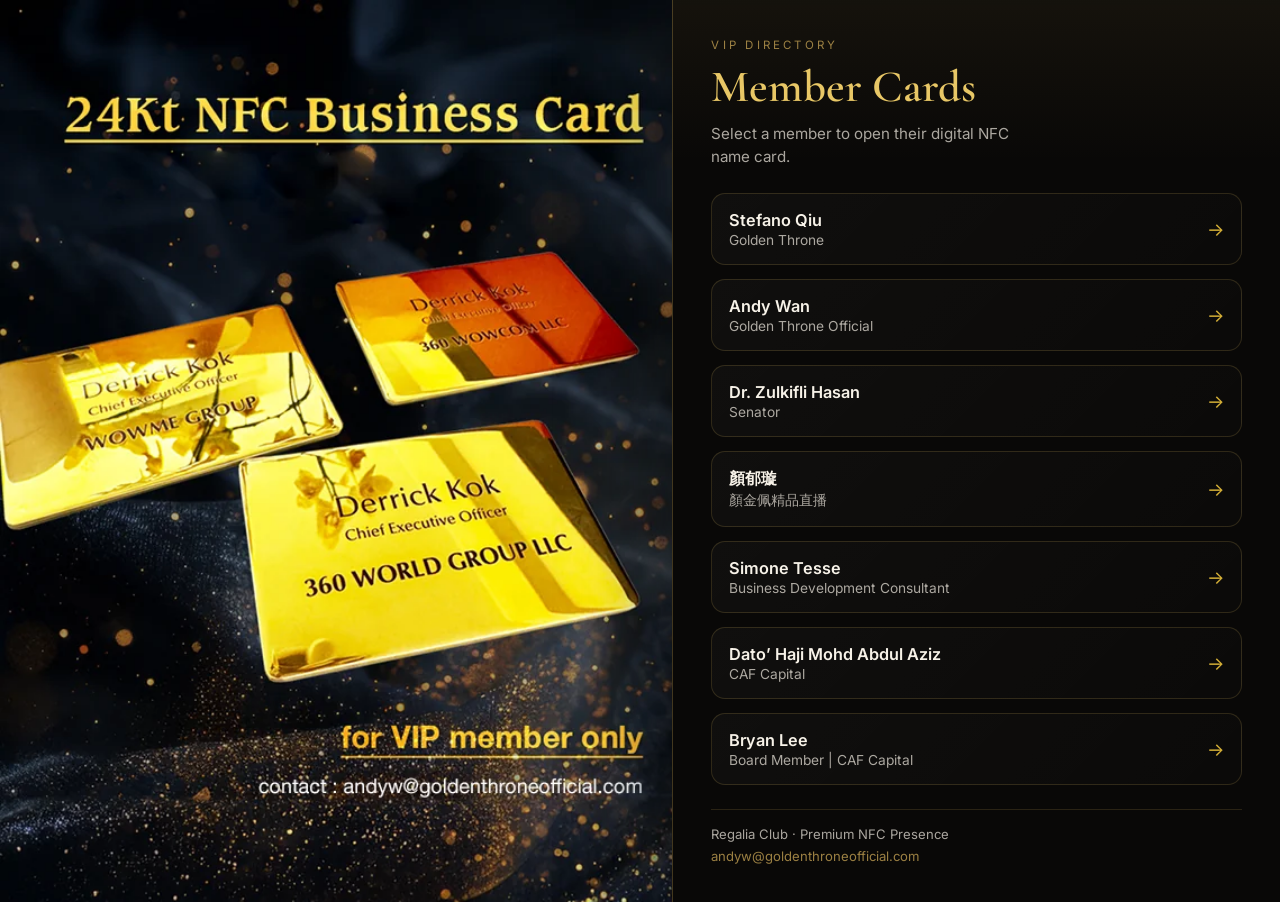
==== regaliaclub-landing/index.html @ a8e0608c "Add PSD-based Regalia Club landing page for regaliaclub.vip." ====
<!DOCTYPE html>
<html lang="en">
<head>
  <meta charset="UTF-8" />
  <meta name="viewport" content="width=device-width, initial-scale=1.0" />
  <meta name="description" content="Regalia Club — 24Kt NFC Business Cards for VIP members only." />
  <meta name="theme-color" content="#080808" />
  <title>Regalia Club | 24Kt NFC Business Card</title>
  <link rel="preconnect" href="https://fonts.googleapis.com" />
  <link rel="preconnect" href="https://fonts.gstatic.com" crossorigin />
  <link href="https://fonts.googleapis.com/css2?family=Cormorant+Garamond:ital,wght@0,500;0,600;0,700;1,500&family=Inter:wght@400;500;600&display=swap" rel="stylesheet" />
  <link rel="stylesheet" href="assets/landing/styles.css" />
</head>
<body>
  <h1 class="sr-only">Regalia Club — 24Kt NFC Business Card for VIP members</h1>
  <div class="page">
    <section class="hero" aria-label="Regalia Club hero">
      <picture class="hero__art">
        <source media="(min-width: 900px)" srcset="assets/landing/hero-desktop.webp" type="image/webp" />
        <source media="(min-width: 900px)" srcset="assets/landing/hero-desktop.jpg" />
        <source srcset="assets/landing/hero-mobile.webp" type="image/webp" />
        <img src="assets/landing/hero-mobile.jpg" alt="Regalia Club 24Kt NFC Business Card — for VIP member only. Contact andyw@goldenthroneofficial.com" width="1024" height="803" fetchpriority="high" />
      </picture>
      <a class="hero__contact-link" href="mailto:andyw@goldenthroneofficial.com" aria-label="Email andyw@goldenthroneofficial.com">contact : andyw@goldenthroneofficial.com</a>
    </section>

    <aside class="members" aria-label="VIP member directory">
      <div class="members__inner">
        <header class="members__header">
          <p class="members__label">VIP Directory</p>
          <h2 class="members__title">Member Cards</h2>
          <p class="members__subtitle">Select a member to open their digital NFC name card.</p>
        </header>

        <nav class="members__grid">
          <a class="member-card" href="stefano-qiu/">
            <span class="member-card__name">Stefano Qiu</span>
            <span class="member-card__role">Golden Throne</span>
            <span class="member-card__arrow" aria-hidden="true">→</span>
          </a>
          <a class="member-card" href="andy/">
            <span class="member-card__name">Andy Wan</span>
            <span class="member-card__role">Golden Throne Official</span>
            <span class="member-card__arrow" aria-hidden="true">→</span>
          </a>
          <a class="member-card" href="dr-zulkifli/">
            <span class="member-card__name">Dr. Zulkifli Hasan</span>
            <span class="member-card__role">Senator</span>
            <span class="member-card__arrow" aria-hidden="true">→</span>
          </a>
          <a class="member-card" href="yan-yuxuan/">
            <span class="member-card__name">顏郁璇</span>
            <span class="member-card__role">顏金佩精品直播</span>
            <span class="member-card__arrow" aria-hidden="true">→</span>
          </a>
          <a class="member-card" href="simone-tesse/">
            <span class="member-card__name">Simone Tesse</span>
            <span class="member-card__role">Business Development Consultant</span>
            <span class="member-card__arrow" aria-hidden="true">→</span>
          </a>
          <a class="member-card" href="abdul-aziz/">
            <span class="member-card__name">Dato’ Haji Mohd Abdul Aziz</span>
            <span class="member-card__role">CAF Capital</span>
            <span class="member-card__arrow" aria-hidden="true">→</span>
          </a>
          <a class="member-card" href="bryan-lee/">
            <span class="member-card__name">Bryan Lee</span>
            <span class="member-card__role">Board Member | CAF Capital</span>
            <span class="member-card__arrow" aria-hidden="true">→</span>
          </a>
        </nav>

        <footer class="members__footer">
          <p>Regalia Club · Premium NFC Presence</p>
          <a href="mailto:andyw@goldenthroneofficial.com">andyw@goldenthroneofficial.com</a>
        </footer>
      </div>
    </aside>
  </div>
</body>
</html>
---- regaliaclub-landing/assets/landing/styles.css ----
:root {
  --bg: #080808;
  --panel: rgba(18, 16, 14, 0.92);
  --panel-border: rgba(212, 175, 90, 0.28);
  --gold: #d4af37;
  --gold-light: #e8c766;
  --gold-muted: rgba(212, 175, 90, 0.72);
  --text: #f7f2e8;
  --text-muted: rgba(247, 242, 232, 0.68);
  --shadow: 0 24px 80px rgba(0, 0, 0, 0.55);
}

*, *::before, *::after { box-sizing: border-box; }

.sr-only {
  position: absolute;
  width: 1px;
  height: 1px;
  padding: 0;
  margin: -1px;
  overflow: hidden;
  clip: rect(0, 0, 0, 0);
  white-space: nowrap;
  border: 0;
}

html { scroll-behavior: smooth; }

body {
  margin: 0;
  min-height: 100vh;
  font-family: "Inter", system-ui, sans-serif;
  color: var(--text);
  background: var(--bg);
  -webkit-font-smoothing: antialiased;
}

.page {
  min-height: 100vh;
  display: grid;
  grid-template-columns: minmax(0, 1.05fr) minmax(320px, 0.95fr);
}

.hero {
  position: relative;
  min-height: 100vh;
  overflow: hidden;
  background:
    url("bg-texture.jpg") center / cover no-repeat,
    radial-gradient(circle at 20% 10%, rgba(212, 175, 90, 0.08), transparent 42%),
    #080808;
}

.hero__art {
  display: block;
  width: 100%;
  height: 100%;
  min-height: 100vh;
}

.hero__art img {
  width: 100%;
  height: 100%;
  min-height: 100vh;
  object-fit: cover;
  object-position: left center;
  display: block;
}

.hero__contact-link {
  position: absolute;
  left: clamp(1rem, 3.5vw, 2.2rem);
  bottom: clamp(0.8rem, 2.5vw, 1.35rem);
  color: transparent;
  font-size: clamp(0.72rem, 1.4vw, 0.92rem);
  text-decoration: none;
  user-select: none;
  /* Invisible hotspot aligned to PSD contact line */
  width: min(22rem, 72%);
  height: 1.4rem;
}

.hero__contact-link:focus-visible {
  outline: 2px solid var(--gold);
  outline-offset: 3px;
  color: var(--text);
  background: rgba(8, 8, 8, 0.72);
  border-radius: 4px;
  padding: 0.15rem 0.35rem;
}

.members {
  position: relative;
  background:
    linear-gradient(180deg, rgba(212, 175, 90, 0.06), transparent 18%),
    rgba(10, 9, 8, 0.98);
  border-left: 1px solid var(--panel-border);
  box-shadow: var(--shadow);
}

.members__inner {
  min-height: 100vh;
  display: flex;
  flex-direction: column;
  padding: clamp(1.25rem, 3vw, 2.5rem);
}

.members__header {
  margin-bottom: 1.5rem;
}

.members__label {
  margin: 0 0 0.5rem;
  font-size: 0.72rem;
  letter-spacing: 0.28em;
  text-transform: uppercase;
  color: var(--gold-muted);
}

.members__title {
  margin: 0 0 0.45rem;
  font-family: "Cormorant Garamond", Georgia, serif;
  font-size: clamp(2rem, 4vw, 2.8rem);
  font-weight: 600;
  color: var(--gold-light);
}

.members__subtitle {
  margin: 0;
  color: var(--text-muted);
  font-size: 0.95rem;
  line-height: 1.55;
  max-width: 34ch;
}

.members__grid {
  display: grid;
  gap: 0.85rem;
  flex: 1;
}

.member-card {
  display: grid;
  grid-template-columns: 1fr auto;
  gap: 0.15rem 1rem;
  align-items: center;
  padding: 1rem 1.05rem;
  border-radius: 14px;
  border: 1px solid rgba(212, 175, 90, 0.18);
  background: linear-gradient(135deg, rgba(255, 255, 255, 0.03), rgba(255, 255, 255, 0.01));
  color: inherit;
  text-decoration: none;
  transition: transform 0.18s ease, border-color 0.18s ease, background 0.18s ease;
}

.member-card:hover {
  transform: translateY(-2px);
  border-color: rgba(212, 175, 90, 0.55);
  background: linear-gradient(135deg, rgba(212, 175, 90, 0.1), rgba(255, 255, 255, 0.02));
}

.member-card__name {
  grid-column: 1;
  font-size: 1.02rem;
  font-weight: 600;
  color: var(--text);
}

.member-card__role {
  grid-column: 1;
  font-size: 0.86rem;
  color: var(--text-muted);
}

.member-card__arrow {
  grid-column: 2;
  grid-row: 1 / span 2;
  color: var(--gold);
  font-size: 1.15rem;
}

.members__footer {
  margin-top: 1.5rem;
  padding-top: 1rem;
  border-top: 1px solid rgba(212, 175, 90, 0.16);
  font-size: 0.82rem;
  color: var(--text-muted);
}

.members__footer p {
  margin: 0 0 0.35rem;
}

.members__footer a {
  color: var(--gold-muted);
  text-decoration: none;
}

.members__footer a:hover {
  color: var(--gold-light);
}

@media (max-width: 899px) {
  .page {
    grid-template-columns: 1fr;
  }

  .hero {
    min-height: auto;
  }

  .hero__art,
  .hero__art img {
    min-height: clamp(320px, 62vw, 520px);
  }

  .hero__contact-link {
    left: clamp(0.75rem, 4vw, 1.2rem);
    bottom: clamp(0.55rem, 2vw, 0.95rem);
    width: min(18rem, 88%);
  }

  .members {
    border-left: none;
    border-top: 1px solid var(--panel-border);
    box-shadow: none;
  }

  .members__inner {
    min-height: auto;
  }
}

@media (min-width: 900px) and (max-width: 1180px) {
  .page {
    grid-template-columns: 1fr 0.9fr;
  }
}

@media (prefers-reduced-motion: reduce) {
  html { scroll-behavior: auto; }
  .member-card { transition: none; }
}
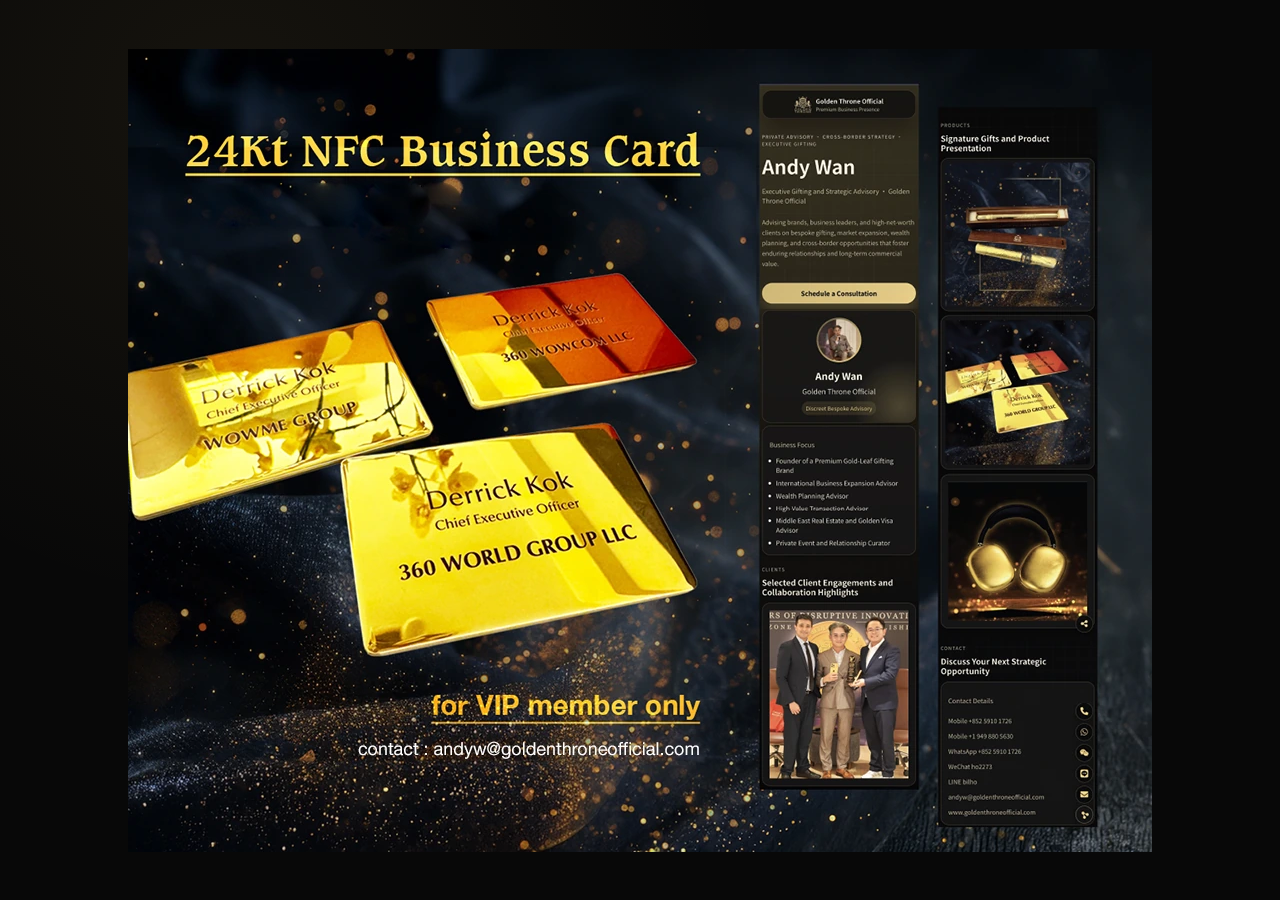
==== commit 6ca97d62: "Simplify regaliaclub landing to high-quality PSD artwork only." ====
--- a/regaliaclub-landing/index.html
+++ b/regaliaclub-landing/index.html
@@ -3,79 +3,34 @@
 <head>
   <meta charset="UTF-8" />
   <meta name="viewport" content="width=device-width, initial-scale=1.0" />
-  <meta name="description" content="Regalia Club — 24Kt NFC Business Cards for VIP members only." />
+  <meta name="description" content="Regalia Club — 24Kt NFC Business Card for VIP members only." />
   <meta name="theme-color" content="#080808" />
   <title>Regalia Club | 24Kt NFC Business Card</title>
-  <link rel="preconnect" href="https://fonts.googleapis.com" />
-  <link rel="preconnect" href="https://fonts.gstatic.com" crossorigin />
-  <link href="https://fonts.googleapis.com/css2?family=Cormorant+Garamond:ital,wght@0,500;0,600;0,700;1,500&family=Inter:wght@400;500;600&display=swap" rel="stylesheet" />
   <link rel="stylesheet" href="assets/landing/styles.css" />
 </head>
 <body>
-  <h1 class="sr-only">Regalia Club — 24Kt NFC Business Card for VIP members</h1>
-  <div class="page">
-    <section class="hero" aria-label="Regalia Club hero">
-      <picture class="hero__art">
-        <source media="(min-width: 900px)" srcset="assets/landing/hero-desktop.webp" type="image/webp" />
-        <source media="(min-width: 900px)" srcset="assets/landing/hero-desktop.jpg" />
-        <source srcset="assets/landing/hero-mobile.webp" type="image/webp" />
-        <img src="assets/landing/hero-mobile.jpg" alt="Regalia Club 24Kt NFC Business Card — for VIP member only. Contact andyw@goldenthroneofficial.com" width="1024" height="803" fetchpriority="high" />
-      </picture>
-      <a class="hero__contact-link" href="mailto:andyw@goldenthroneofficial.com" aria-label="Email andyw@goldenthroneofficial.com">contact : andyw@goldenthroneofficial.com</a>
-    </section>
-
-    <aside class="members" aria-label="VIP member directory">
-      <div class="members__inner">
-        <header class="members__header">
-          <p class="members__label">VIP Directory</p>
-          <h2 class="members__title">Member Cards</h2>
-          <p class="members__subtitle">Select a member to open their digital NFC name card.</p>
-        </header>
-
-        <nav class="members__grid">
-          <a class="member-card" href="stefano-qiu/">
-            <span class="member-card__name">Stefano Qiu</span>
-            <span class="member-card__role">Golden Throne</span>
-            <span class="member-card__arrow" aria-hidden="true">→</span>
-          </a>
-          <a class="member-card" href="andy/">
-            <span class="member-card__name">Andy Wan</span>
-            <span class="member-card__role">Golden Throne Official</span>
-            <span class="member-card__arrow" aria-hidden="true">→</span>
-          </a>
-          <a class="member-card" href="dr-zulkifli/">
-            <span class="member-card__name">Dr. Zulkifli Hasan</span>
-            <span class="member-card__role">Senator</span>
-            <span class="member-card__arrow" aria-hidden="true">→</span>
-          </a>
-          <a class="member-card" href="yan-yuxuan/">
-            <span class="member-card__name">顏郁璇</span>
-            <span class="member-card__role">顏金佩精品直播</span>
-            <span class="member-card__arrow" aria-hidden="true">→</span>
-          </a>
-          <a class="member-card" href="simone-tesse/">
-            <span class="member-card__name">Simone Tesse</span>
-            <span class="member-card__role">Business Development Consultant</span>
-            <span class="member-card__arrow" aria-hidden="true">→</span>
-          </a>
-          <a class="member-card" href="abdul-aziz/">
-            <span class="member-card__name">Dato’ Haji Mohd Abdul Aziz</span>
-            <span class="member-card__role">CAF Capital</span>
-            <span class="member-card__arrow" aria-hidden="true">→</span>
-          </a>
-          <a class="member-card" href="bryan-lee/">
-            <span class="member-card__name">Bryan Lee</span>
-            <span class="member-card__role">Board Member | CAF Capital</span>
-            <span class="member-card__arrow" aria-hidden="true">→</span>
-          </a>
-        </nav>
-
-        <footer class="members__footer">
-          <p>Regalia Club · Premium NFC Presence</p>
-          <a href="mailto:andyw@goldenthroneofficial.com">andyw@goldenthroneofficial.com</a>
-        </footer>
-      </div>
-    </aside>
-  </div>
+  <main class="landing" aria-label="Regalia Club VIP landing page">
+    <picture class="landing__picture">
+      <source
+        srcset="assets/landing/regaliaclub-hero.webp 1x, assets/landing/regaliaclub-hero@2x.webp 2x"
+        type="image/webp"
+      />
+      <img
+        class="landing__image"
+        src="assets/landing/regaliaclub-hero.jpg"
+        srcset="assets/landing/regaliaclub-hero.jpg 1x, assets/landing/regaliaclub-hero@2x.jpg 2x"
+        width="1024"
+        height="803"
+        alt="Regalia Club — 24Kt NFC Business Card for VIP member only. Contact andyw@goldenthroneofficial.com"
+        fetchpriority="high"
+        decoding="async"
+      />
+    </picture>
+    <a
+      class="landing__contact"
+      href="mailto:andyw@goldenthroneofficial.com"
+      aria-label="Email andyw@goldenthroneofficial.com"
+    >contact : andyw@goldenthroneofficial.com</a>
+  </main>
 </body>
 </html>
--- a/regaliaclub-landing/assets/landing/styles.css
+++ b/regaliaclub-landing/assets/landing/styles.css
@@ -1,243 +1,102 @@
-:root {
-  --bg: #080808;
-  --panel: rgba(18, 16, 14, 0.92);
-  --panel-border: rgba(212, 175, 90, 0.28);
-  --gold: #d4af37;
-  --gold-light: #e8c766;
-  --gold-muted: rgba(212, 175, 90, 0.72);
-  --text: #f7f2e8;
-  --text-muted: rgba(247, 242, 232, 0.68);
-  --shadow: 0 24px 80px rgba(0, 0, 0, 0.55);
+*, *::before, *::after {
+  box-sizing: border-box;
 }
 
-*, *::before, *::after { box-sizing: border-box; }
-
-.sr-only {
-  position: absolute;
-  width: 1px;
-  height: 1px;
+html, body {
+  margin: 0;
   padding: 0;
-  margin: -1px;
-  overflow: hidden;
-  clip: rect(0, 0, 0, 0);
-  white-space: nowrap;
-  border: 0;
+  width: 100%;
+  min-height: 100%;
+  background: #080808;
 }
 
-html { scroll-behavior: smooth; }
-
 body {
-  margin: 0;
-  min-height: 100vh;
-  font-family: "Inter", system-ui, sans-serif;
-  color: var(--text);
-  background: var(--bg);
   -webkit-font-smoothing: antialiased;
+  -moz-osx-font-smoothing: grayscale;
 }
 
-.page {
+.landing {
+  position: relative;
+  width: 100%;
   min-height: 100vh;
-  display: grid;
-  grid-template-columns: minmax(0, 1.05fr) minmax(320px, 0.95fr);
-}
-
-.hero {
-  position: relative;
-  min-height: 100vh;
+  min-height: 100dvh;
+  display: flex;
+  align-items: center;
+  justify-content: center;
   overflow: hidden;
   background:
-    url("bg-texture.jpg") center / cover no-repeat,
-    radial-gradient(circle at 20% 10%, rgba(212, 175, 90, 0.08), transparent 42%),
+    radial-gradient(circle at 18% 12%, rgba(212, 175, 90, 0.07), transparent 38%),
     #080808;
 }
 
-.hero__art {
+.landing__picture {
+  display: block;
+  width: min(100%, 1024px);
+  margin: 0 auto;
+}
+
+.landing__image {
   display: block;
   width: 100%;
-  height: 100%;
-  min-height: 100vh;
+  height: auto;
+  max-height: 100dvh;
+  object-fit: contain;
+  object-position: center;
+  user-select: none;
+  -webkit-user-drag: none;
 }
 
-.hero__art img {
-  width: 100%;
-  height: 100%;
-  min-height: 100vh;
-  object-fit: cover;
-  object-position: left center;
-  display: block;
+.landing__contact {
+  position: absolute;
+  left: 50%;
+  bottom: clamp(3.5%, 4.5vw, 6.2%);
+  transform: translateX(-50%);
+  width: min(52%, 22rem);
+  height: clamp(1rem, 2.2vw, 1.25rem);
+  color: transparent;
+  font-size: clamp(0.68rem, 1.35vw, 0.92rem);
+  text-decoration: none;
+  user-select: none;
 }
 
-.hero__contact-link {
-  position: absolute;
-  left: clamp(1rem, 3.5vw, 2.2rem);
-  bottom: clamp(0.8rem, 2.5vw, 1.35rem);
-  color: transparent;
-  font-size: clamp(0.72rem, 1.4vw, 0.92rem);
-  text-decoration: none;
-  user-select: none;
-  /* Invisible hotspot aligned to PSD contact line */
-  width: min(22rem, 72%);
-  height: 1.4rem;
+.landing__contact:focus-visible {
+  color: rgba(247, 242, 232, 0.92);
+  outline: 2px solid #d4af37;
+  outline-offset: 4px;
+  border-radius: 4px;
+  background: rgba(8, 8, 8, 0.78);
+  padding: 0.15rem 0.4rem;
 }
 
-.hero__contact-link:focus-visible {
-  outline: 2px solid var(--gold);
-  outline-offset: 3px;
-  color: var(--text);
-  background: rgba(8, 8, 8, 0.72);
-  border-radius: 4px;
-  padding: 0.15rem 0.35rem;
-}
-
-.members {
-  position: relative;
-  background:
-    linear-gradient(180deg, rgba(212, 175, 90, 0.06), transparent 18%),
-    rgba(10, 9, 8, 0.98);
-  border-left: 1px solid var(--panel-border);
-  box-shadow: var(--shadow);
-}
-
-.members__inner {
-  min-height: 100vh;
-  display: flex;
-  flex-direction: column;
-  padding: clamp(1.25rem, 3vw, 2.5rem);
-}
-
-.members__header {
-  margin-bottom: 1.5rem;
-}
-
-.members__label {
-  margin: 0 0 0.5rem;
-  font-size: 0.72rem;
-  letter-spacing: 0.28em;
-  text-transform: uppercase;
-  color: var(--gold-muted);
-}
-
-.members__title {
-  margin: 0 0 0.45rem;
-  font-family: "Cormorant Garamond", Georgia, serif;
-  font-size: clamp(2rem, 4vw, 2.8rem);
-  font-weight: 600;
-  color: var(--gold-light);
-}
-
-.members__subtitle {
-  margin: 0;
-  color: var(--text-muted);
-  font-size: 0.95rem;
-  line-height: 1.55;
-  max-width: 34ch;
-}
-
-.members__grid {
-  display: grid;
-  gap: 0.85rem;
-  flex: 1;
-}
-
-.member-card {
-  display: grid;
-  grid-template-columns: 1fr auto;
-  gap: 0.15rem 1rem;
-  align-items: center;
-  padding: 1rem 1.05rem;
-  border-radius: 14px;
-  border: 1px solid rgba(212, 175, 90, 0.18);
-  background: linear-gradient(135deg, rgba(255, 255, 255, 0.03), rgba(255, 255, 255, 0.01));
-  color: inherit;
-  text-decoration: none;
-  transition: transform 0.18s ease, border-color 0.18s ease, background 0.18s ease;
-}
-
-.member-card:hover {
-  transform: translateY(-2px);
-  border-color: rgba(212, 175, 90, 0.55);
-  background: linear-gradient(135deg, rgba(212, 175, 90, 0.1), rgba(255, 255, 255, 0.02));
-}
-
-.member-card__name {
-  grid-column: 1;
-  font-size: 1.02rem;
-  font-weight: 600;
-  color: var(--text);
-}
-
-.member-card__role {
-  grid-column: 1;
-  font-size: 0.86rem;
-  color: var(--text-muted);
-}
-
-.member-card__arrow {
-  grid-column: 2;
-  grid-row: 1 / span 2;
-  color: var(--gold);
-  font-size: 1.15rem;
-}
-
-.members__footer {
-  margin-top: 1.5rem;
-  padding-top: 1rem;
-  border-top: 1px solid rgba(212, 175, 90, 0.16);
-  font-size: 0.82rem;
-  color: var(--text-muted);
-}
-
-.members__footer p {
-  margin: 0 0 0.35rem;
-}
-
-.members__footer a {
-  color: var(--gold-muted);
-  text-decoration: none;
-}
-
-.members__footer a:hover {
-  color: var(--gold-light);
-}
-
-@media (max-width: 899px) {
-  .page {
-    grid-template-columns: 1fr;
+@media (max-width: 640px) {
+  .landing {
+    align-items: flex-start;
   }
 
-  .hero {
-    min-height: auto;
+  .landing__picture {
+    width: 100%;
   }
 
-  .hero__art,
-  .hero__art img {
-    min-height: clamp(320px, 62vw, 520px);
+  .landing__image {
+    max-height: none;
   }
 
-  .hero__contact-link {
-    left: clamp(0.75rem, 4vw, 1.2rem);
-    bottom: clamp(0.55rem, 2vw, 0.95rem);
-    width: min(18rem, 88%);
-  }
-
-  .members {
-    border-left: none;
-    border-top: 1px solid var(--panel-border);
-    box-shadow: none;
-  }
-
-  .members__inner {
-    min-height: auto;
+  .landing__contact {
+    left: clamp(1rem, 5vw, 1.5rem);
+    bottom: clamp(0.65rem, 2.8vw, 1rem);
+    transform: none;
+    width: min(78%, 18rem);
   }
 }
 
-@media (min-width: 900px) and (max-width: 1180px) {
-  .page {
-    grid-template-columns: 1fr 0.9fr;
+@media (min-width: 1025px) {
+  .landing__picture {
+    width: 1024px;
   }
 }
 
 @media (prefers-reduced-motion: reduce) {
-  html { scroll-behavior: auto; }
-  .member-card { transition: none; }
+  .landing__image {
+    transition: none;
+  }
 }
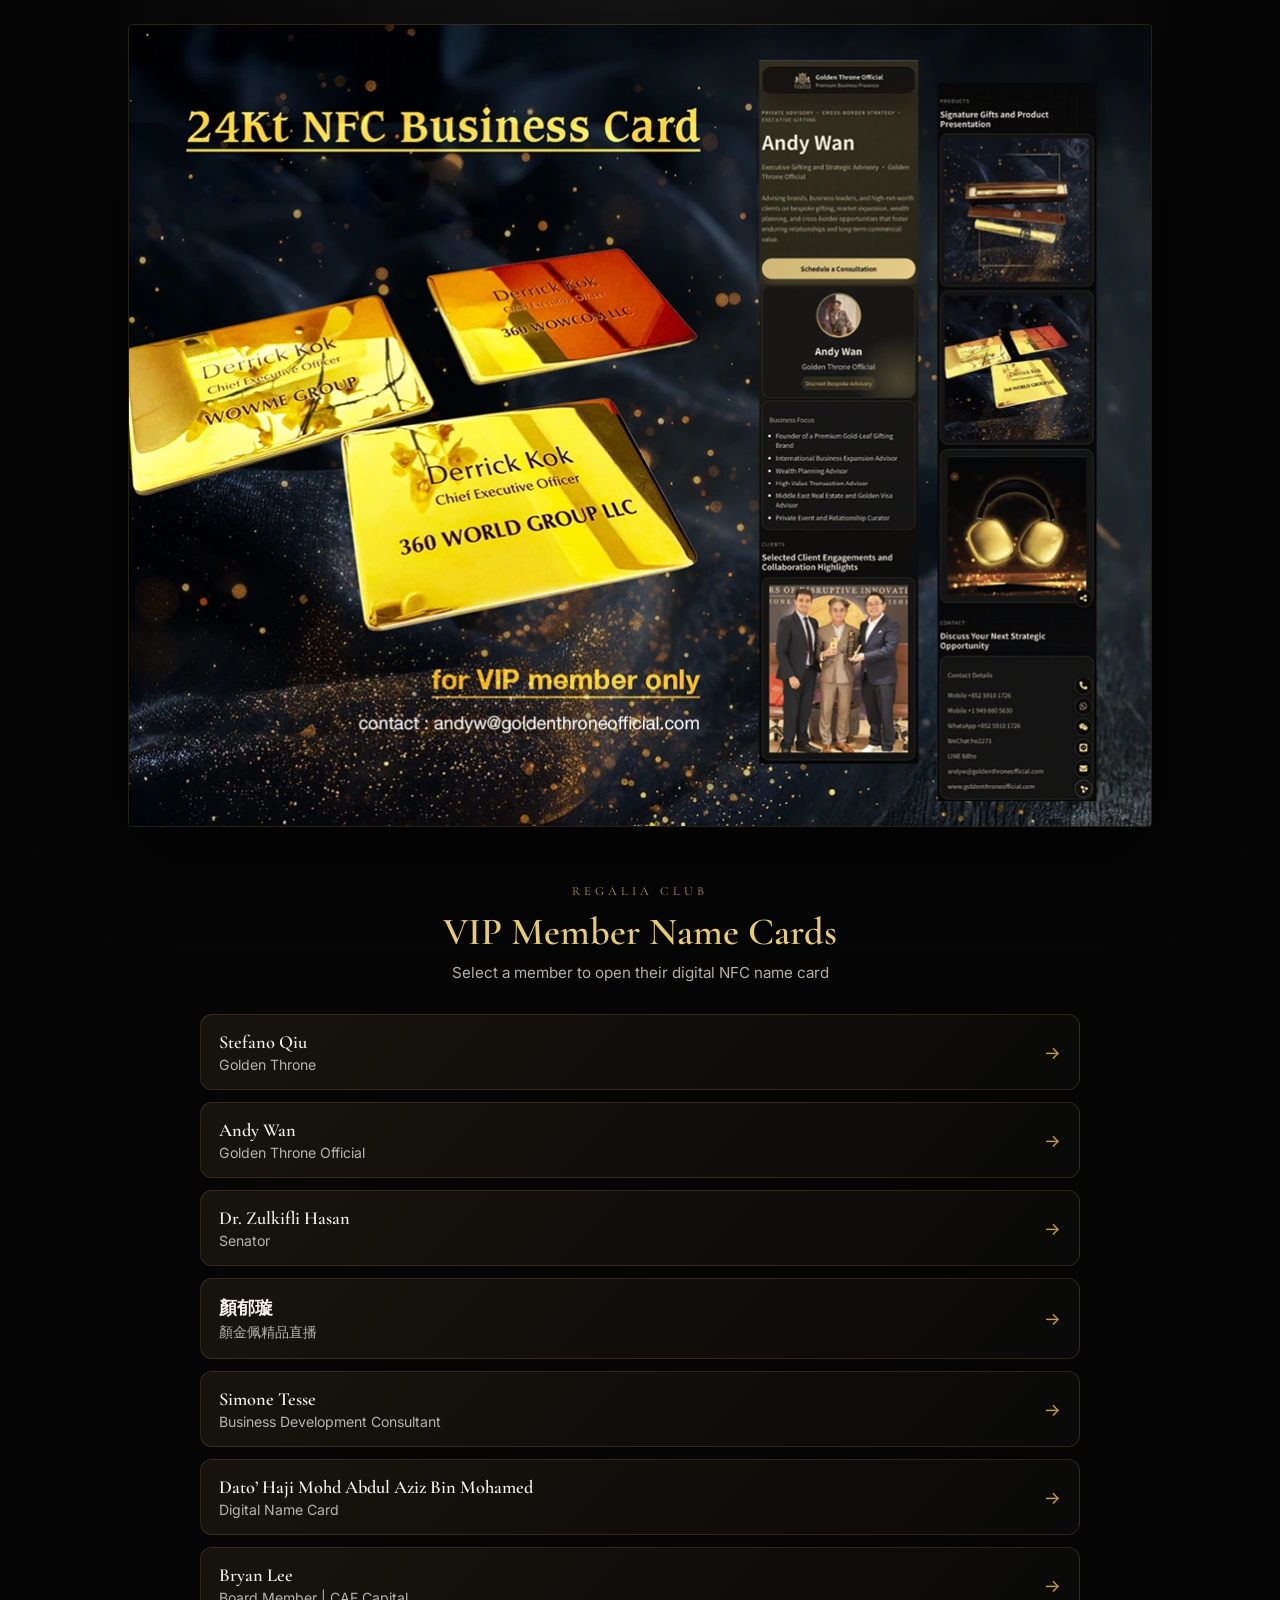
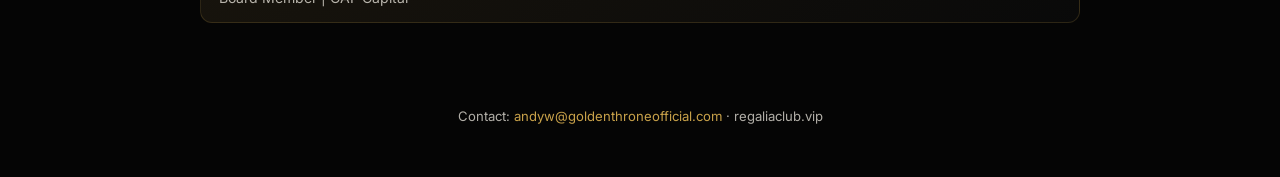
==== commit ee76e659: "Replace Regalia Club landing with PSD-accurate VIP mockup and member directory." ====
--- a/regaliaclub-landing/index.html
+++ b/regaliaclub-landing/index.html
@@ -3,34 +3,422 @@
 <head>
   <meta charset="UTF-8" />
   <meta name="viewport" content="width=device-width, initial-scale=1.0" />
-  <meta name="description" content="Regalia Club — 24Kt NFC Business Card for VIP members only." />
-  <meta name="theme-color" content="#080808" />
-  <title>Regalia Club | 24Kt NFC Business Card</title>
-  <link rel="stylesheet" href="assets/landing/styles.css" />
+  <meta name="description" content="Regalia Club — 24Kt NFC Business Cards for VIP members only." />
+  <meta name="theme-color" content="#050505" />
+  <title>Regalia Club — 24Kt NFC Business Card | VIP Members</title>
+  <link rel="preconnect" href="https://fonts.googleapis.com" />
+  <link rel="preconnect" href="https://fonts.gstatic.com" crossorigin />
+  <link href="https://fonts.googleapis.com/css2?family=Cormorant+Garamond:wght@500;600;700&family=Inter:wght@400;500&display=swap" rel="stylesheet" />
+  <style>
+    :root {
+      --bg: #050505;
+      --gold: #c9a24a;
+      --gold-light: #e8cc7a;
+      --gold-muted: rgba(201, 162, 74, 0.55);
+      --text: #f5f1e8;
+      --text-muted: rgba(245, 241, 232, 0.72);
+      --panel-border: rgba(201, 162, 74, 0.18);
+      --mockup-ratio: 803 / 1024;
+      --vip-ratio: 803 / 387;
+      --mobile1-ratio: 803 / 305;
+      --mobile2-ratio: 803 / 332;
+    }
+
+    *, *::before, *::after { box-sizing: border-box; }
+
+    html, body {
+      margin: 0;
+      padding: 0;
+      background: var(--bg);
+      color: var(--text);
+      font-family: Inter, "Segoe UI", sans-serif;
+      -webkit-font-smoothing: antialiased;
+    }
+
+    img {
+      display: block;
+      width: 100%;
+      height: auto;
+    }
+
+    .page {
+      min-height: 100vh;
+    }
+
+    /* ── PSD mockup section ── */
+    .hero {
+      background: radial-gradient(circle at 50% 0%, #151515 0%, var(--bg) 55%);
+      padding: 0;
+    }
+
+    .mockup-desktop {
+      display: none;
+      max-width: 1280px;
+      margin: 0 auto;
+      padding: 24px 20px 0;
+    }
+
+    .mockup-frame {
+      position: relative;
+      width: 100%;
+      max-width: 1024px;
+      margin: 0 auto;
+      aspect-ratio: 1024 / 803;
+      border: 1px solid var(--panel-border);
+      border-radius: 4px;
+      overflow: hidden;
+      box-shadow: 0 24px 80px rgba(0, 0, 0, 0.55);
+    }
+
+    .mockup-frame picture,
+    .mockup-frame img {
+      width: 100%;
+      height: 100%;
+      object-fit: cover;
+    }
+
+    .mockup-mobile {
+      display: flex;
+      flex-direction: column;
+      gap: 0;
+      max-width: 480px;
+      margin: 0 auto;
+    }
+
+    .mockup-mobile .panel {
+      position: relative;
+      width: 100%;
+      overflow: hidden;
+      border-bottom: 1px solid rgba(255, 255, 255, 0.04);
+    }
+
+    .mockup-mobile .panel:last-child {
+      border-bottom: none;
+    }
+
+    .mockup-mobile .panel-vip {
+      aspect-ratio: 387 / 803;
+    }
+
+    .mockup-mobile .panel-mobile-1,
+    .mockup-mobile .panel-mobile-2 {
+      cursor: pointer;
+      transition: filter 0.2s ease;
+    }
+
+    .mockup-mobile .panel-mobile-1:hover,
+    .mockup-mobile .panel-mobile-2:hover {
+      filter: brightness(1.04);
+    }
+
+    .hotspot {
+      position: absolute;
+      z-index: 5;
+      background: transparent;
+      border: 0;
+      cursor: pointer;
+      text-decoration: none;
+    }
+
+    .hotspot:focus-visible {
+      outline: 2px solid var(--gold-light);
+      outline-offset: 2px;
+    }
+
+    /* Contact — full mockup coords (230,692,571,710) / 1024×803 */
+    .hotspot-contact-full {
+      left: 22.46%;
+      top: 86.18%;
+      width: 33.30%;
+      height: 2.40%;
+    }
+
+    /* Contact — VIP panel coords on mobile stack */
+    .hotspot-contact-vip {
+      left: 59.43%;
+      top: 86.18%;
+      width: 40.57%;
+      height: 2.40%;
+    }
+
+    .sr-only {
+      position: absolute;
+      width: 1px;
+      height: 1px;
+      padding: 0;
+      margin: -1px;
+      overflow: hidden;
+      clip: rect(0, 0, 0, 0);
+      white-space: nowrap;
+      border: 0;
+    }
+
+    /* ── Member directory ── */
+    .members {
+      max-width: 920px;
+      margin: 0 auto;
+      padding: 48px 20px 72px;
+    }
+
+    .members-header {
+      text-align: center;
+      margin-bottom: 32px;
+    }
+
+    .members-eyebrow {
+      font-family: "Cormorant Garamond", Georgia, serif;
+      letter-spacing: 0.32em;
+      text-transform: uppercase;
+      font-size: 0.78rem;
+      color: var(--gold);
+      margin: 0 0 10px;
+    }
+
+    .members-title {
+      font-family: "Cormorant Garamond", Georgia, serif;
+      font-size: clamp(1.8rem, 4vw, 2.4rem);
+      font-weight: 600;
+      margin: 0 0 8px;
+      color: var(--gold-light);
+    }
+
+    .members-sub {
+      margin: 0;
+      color: var(--text-muted);
+      font-size: 0.95rem;
+    }
+
+    .member-grid {
+      display: grid;
+      gap: 12px;
+    }
+
+    .member-link {
+      display: flex;
+      align-items: center;
+      justify-content: space-between;
+      gap: 16px;
+      padding: 16px 18px;
+      border: 1px solid var(--panel-border);
+      border-radius: 12px;
+      background: linear-gradient(135deg, rgba(26, 22, 14, 0.9), rgba(10, 10, 10, 0.95));
+      color: inherit;
+      text-decoration: none;
+      transition: border-color 0.2s ease, transform 0.2s ease, background 0.2s ease;
+    }
+
+    .member-link:hover {
+      border-color: var(--gold-muted);
+      transform: translateY(-1px);
+      background: linear-gradient(135deg, rgba(38, 32, 18, 0.95), rgba(14, 14, 14, 0.98));
+    }
+
+    .member-name {
+      font-family: "Cormorant Garamond", Georgia, serif;
+      font-size: 1.15rem;
+      font-weight: 600;
+      margin: 0 0 3px;
+      color: var(--text);
+    }
+
+    .member-role {
+      margin: 0;
+      font-size: 0.88rem;
+      color: var(--text-muted);
+    }
+
+    .member-arrow {
+      color: var(--gold);
+      font-size: 1.1rem;
+      flex-shrink: 0;
+    }
+
+    .site-footer {
+      text-align: center;
+      padding: 0 20px 40px;
+      color: var(--text-muted);
+      font-size: 0.82rem;
+    }
+
+    .site-footer a {
+      color: var(--gold);
+      text-decoration: none;
+    }
+
+    @media (min-width: 900px) {
+      .mockup-desktop { display: block; }
+      .mockup-mobile { display: none; }
+      .members { padding-top: 56px; }
+    }
+
+    @media (max-width: 899px) {
+      .hero {
+        padding-top: 0;
+      }
+    }
+  </style>
 </head>
 <body>
-  <main class="landing" aria-label="Regalia Club VIP landing page">
-    <picture class="landing__picture">
-      <source
-        srcset="assets/landing/regaliaclub-hero.webp 1x, assets/landing/regaliaclub-hero@2x.webp 2x"
-        type="image/webp"
-      />
-      <img
-        class="landing__image"
-        src="assets/landing/regaliaclub-hero.jpg"
-        srcset="assets/landing/regaliaclub-hero.jpg 1x, assets/landing/regaliaclub-hero@2x.jpg 2x"
-        width="1024"
-        height="803"
-        alt="Regalia Club — 24Kt NFC Business Card for VIP member only. Contact andyw@goldenthroneofficial.com"
-        fetchpriority="high"
-        decoding="async"
-      />
-    </picture>
-    <a
-      class="landing__contact"
-      href="mailto:andyw@goldenthroneofficial.com"
-      aria-label="Email andyw@goldenthroneofficial.com"
-    >contact : andyw@goldenthroneofficial.com</a>
-  </main>
+  <div class="page">
+    <section class="hero" aria-label="Regalia Club VIP presentation">
+      <!-- Desktop: full PSD mockup (exact 1024×803 layout) -->
+      <div class="mockup-desktop">
+        <div class="mockup-frame">
+          <picture>
+            <source
+              type="image/webp"
+              srcset="assets/vip-landing/full-mockup@2x.webp 2x, assets/vip-landing/full-mockup.webp 1x"
+            />
+            <img
+              src="assets/vip-landing/full-mockup.png"
+              alt="24Kt NFC Business Card for VIP members — Regalia Club presentation"
+              width="1024"
+              height="803"
+              fetchpriority="high"
+            />
+          </picture>
+          <a
+            class="hotspot hotspot-contact-full"
+            href="mailto:andyw@goldenthroneofficial.com"
+            aria-label="Email contact: andyw@goldenthroneofficial.com"
+          >
+            <span class="sr-only">contact : andyw@goldenthroneofficial.com</span>
+          </a>
+        </div>
+      </div>
+
+      <!-- Mobile: stacked PSD panels -->
+      <div class="mockup-mobile">
+        <div class="panel panel-vip">
+          <picture>
+            <source
+              type="image/webp"
+              srcset="assets/vip-landing/panel-vip@2x.webp 2x, assets/vip-landing/panel-vip.webp 1x"
+            />
+            <img
+              src="assets/vip-landing/panel-vip.png"
+              alt="24Kt NFC Business Card for VIP members only"
+              width="387"
+              height="803"
+              fetchpriority="high"
+            />
+          </picture>
+          <a
+            class="hotspot hotspot-contact-vip"
+            href="mailto:andyw@goldenthroneofficial.com"
+            aria-label="Email contact: andyw@goldenthroneofficial.com"
+          >
+            <span class="sr-only">contact : andyw@goldenthroneofficial.com</span>
+          </a>
+        </div>
+
+        <a class="panel panel-mobile-1" href="andy/" aria-label="View Andy Wan namecard example">
+          <picture>
+            <source
+              type="image/webp"
+              srcset="assets/vip-landing/panel-mobile-1@2x.webp 2x, assets/vip-landing/panel-mobile-1.webp 1x"
+            />
+            <img
+              src="assets/vip-landing/panel-mobile-1.png"
+              alt="VIP member digital namecard example — profile and business focus"
+              width="305"
+              height="803"
+              loading="lazy"
+            />
+          </picture>
+        </a>
+
+        <a class="panel panel-mobile-2" href="andy/" aria-label="View Andy Wan namecard example">
+          <picture>
+            <source
+              type="image/webp"
+              srcset="assets/vip-landing/panel-mobile-2@2x.webp 2x, assets/vip-landing/panel-mobile-2.webp 1x"
+            />
+            <img
+              src="assets/vip-landing/panel-mobile-2.png"
+              alt="VIP member digital namecard example — products and contact"
+              width="332"
+              height="803"
+              loading="lazy"
+            />
+          </picture>
+        </a>
+      </div>
+    </section>
+
+    <section class="members" aria-labelledby="members-title">
+      <div class="members-header">
+        <p class="members-eyebrow">Regalia Club</p>
+        <h1 class="members-title" id="members-title">VIP Member Name Cards</h1>
+        <p class="members-sub">Select a member to open their digital NFC name card</p>
+      </div>
+
+      <div class="member-grid">
+        <a class="member-link" href="stefano-qiu/">
+          <div>
+            <p class="member-name">Stefano Qiu</p>
+            <p class="member-role">Golden Throne</p>
+          </div>
+          <span class="member-arrow" aria-hidden="true">→</span>
+        </a>
+
+        <a class="member-link" href="andy/">
+          <div>
+            <p class="member-name">Andy Wan</p>
+            <p class="member-role">Golden Throne Official</p>
+          </div>
+          <span class="member-arrow" aria-hidden="true">→</span>
+        </a>
+
+        <a class="member-link" href="dr-zulkifli/">
+          <div>
+            <p class="member-name">Dr. Zulkifli Hasan</p>
+            <p class="member-role">Senator</p>
+          </div>
+          <span class="member-arrow" aria-hidden="true">→</span>
+        </a>
+
+        <a class="member-link" href="yan-yuxuan/">
+          <div>
+            <p class="member-name">顏郁璇</p>
+            <p class="member-role">顏金佩精品直播</p>
+          </div>
+          <span class="member-arrow" aria-hidden="true">→</span>
+        </a>
+
+        <a class="member-link" href="simone-tesse/">
+          <div>
+            <p class="member-name">Simone Tesse</p>
+            <p class="member-role">Business Development Consultant</p>
+          </div>
+          <span class="member-arrow" aria-hidden="true">→</span>
+        </a>
+
+        <a class="member-link" href="abdul-aziz/">
+          <div>
+            <p class="member-name">Dato’ Haji Mohd Abdul Aziz Bin Mohamed</p>
+            <p class="member-role">Digital Name Card</p>
+          </div>
+          <span class="member-arrow" aria-hidden="true">→</span>
+        </a>
+
+        <a class="member-link" href="bryan-lee/">
+          <div>
+            <p class="member-name">Bryan Lee</p>
+            <p class="member-role">Board Member | CAF Capital</p>
+          </div>
+          <span class="member-arrow" aria-hidden="true">→</span>
+        </a>
+      </div>
+    </section>
+
+    <footer class="site-footer">
+      <p>
+        Contact:
+        <a href="mailto:andyw@goldenthroneofficial.com">andyw@goldenthroneofficial.com</a>
+        · regaliaclub.vip
+      </p>
+    </footer>
+  </div>
 </body>
 </html>
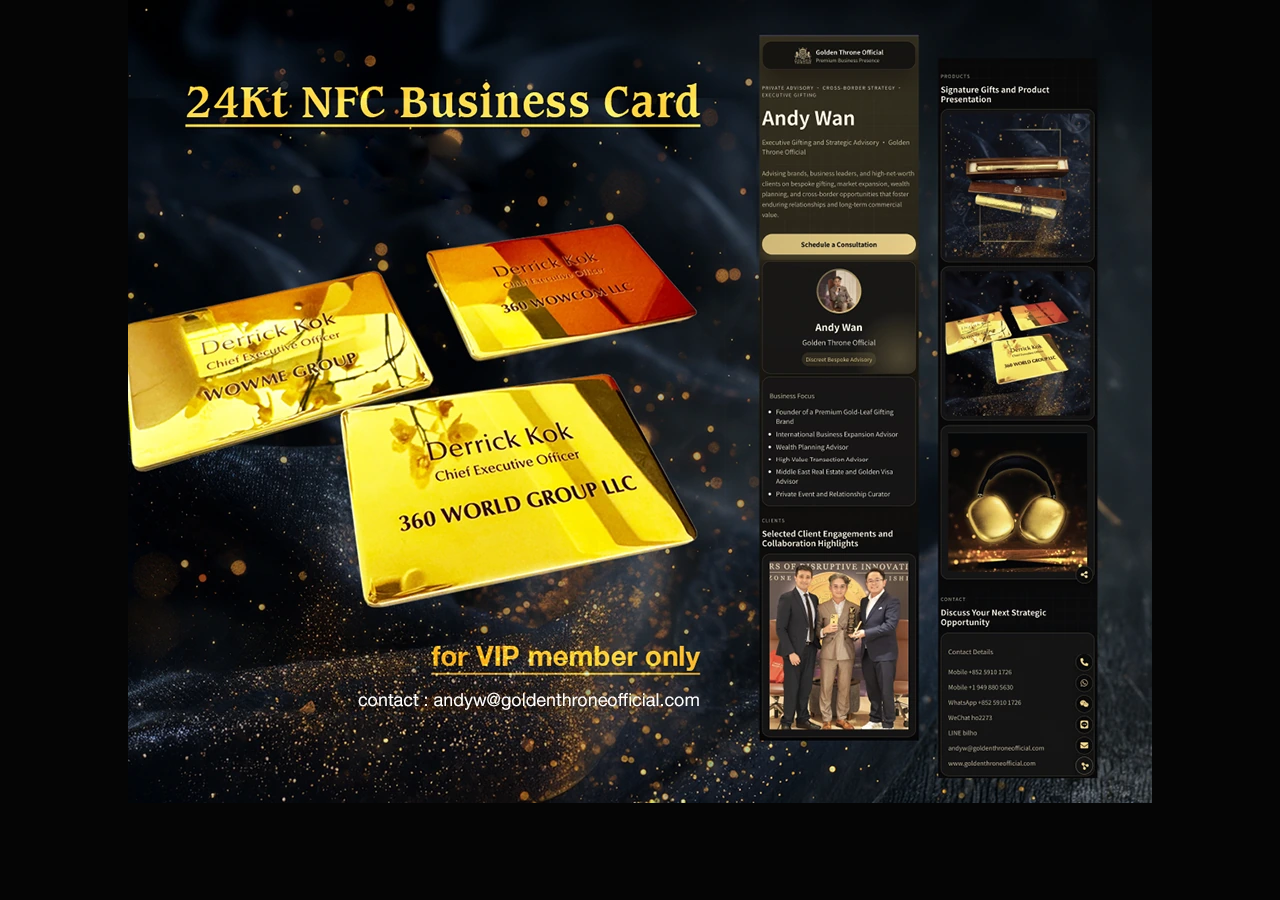
==== commit b06ff9ee: "Show only PSD mockup on Regalia Club landing page." ====
--- a/regaliaclub-landing/index.html
+++ b/regaliaclub-landing/index.html
@@ -3,25 +3,14 @@
 <head>
   <meta charset="UTF-8" />
   <meta name="viewport" content="width=device-width, initial-scale=1.0" />
-  <meta name="description" content="Regalia Club — 24Kt NFC Business Cards for VIP members only." />
+  <meta name="description" content="24Kt NFC Business Cards for VIP members only." />
   <meta name="theme-color" content="#050505" />
-  <title>Regalia Club — 24Kt NFC Business Card | VIP Members</title>
-  <link rel="preconnect" href="https://fonts.googleapis.com" />
-  <link rel="preconnect" href="https://fonts.gstatic.com" crossorigin />
-  <link href="https://fonts.googleapis.com/css2?family=Cormorant+Garamond:wght@500;600;700&family=Inter:wght@400;500&display=swap" rel="stylesheet" />
+  <title>24Kt NFC Business Card | VIP Members</title>
   <style>
     :root {
       --bg: #050505;
-      --gold: #c9a24a;
       --gold-light: #e8cc7a;
-      --gold-muted: rgba(201, 162, 74, 0.55);
-      --text: #f5f1e8;
-      --text-muted: rgba(245, 241, 232, 0.72);
       --panel-border: rgba(201, 162, 74, 0.18);
-      --mockup-ratio: 803 / 1024;
-      --vip-ratio: 803 / 387;
-      --mobile1-ratio: 803 / 305;
-      --mobile2-ratio: 803 / 332;
     }
 
     *, *::before, *::after { box-sizing: border-box; }
@@ -30,8 +19,6 @@
       margin: 0;
       padding: 0;
       background: var(--bg);
-      color: var(--text);
-      font-family: Inter, "Segoe UI", sans-serif;
       -webkit-font-smoothing: antialiased;
     }
 
@@ -45,9 +32,8 @@
       min-height: 100vh;
     }
 
-    /* ── PSD mockup section ── */
     .hero {
-      background: radial-gradient(circle at 50% 0%, #151515 0%, var(--bg) 55%);
+      background: var(--bg);
       padding: 0;
     }
 
@@ -55,7 +41,7 @@
       display: none;
       max-width: 1280px;
       margin: 0 auto;
-      padding: 24px 20px 0;
+      padding: 0;
     }
 
     .mockup-frame {
@@ -64,10 +50,7 @@
       max-width: 1024px;
       margin: 0 auto;
       aspect-ratio: 1024 / 803;
-      border: 1px solid var(--panel-border);
-      border-radius: 4px;
       overflow: hidden;
-      box-shadow: 0 24px 80px rgba(0, 0, 0, 0.55);
     }
 
     .mockup-frame picture,
@@ -89,26 +72,10 @@
       position: relative;
       width: 100%;
       overflow: hidden;
-      border-bottom: 1px solid rgba(255, 255, 255, 0.04);
-    }
-
-    .mockup-mobile .panel:last-child {
-      border-bottom: none;
     }
 
     .mockup-mobile .panel-vip {
       aspect-ratio: 387 / 803;
-    }
-
-    .mockup-mobile .panel-mobile-1,
-    .mockup-mobile .panel-mobile-2 {
-      cursor: pointer;
-      transition: filter 0.2s ease;
-    }
-
-    .mockup-mobile .panel-mobile-1:hover,
-    .mockup-mobile .panel-mobile-2:hover {
-      filter: brightness(1.04);
     }
 
     .hotspot {
@@ -125,7 +92,6 @@
       outline-offset: 2px;
     }
 
-    /* Contact — full mockup coords (230,692,571,710) / 1024×803 */
     .hotspot-contact-full {
       left: 22.46%;
       top: 86.18%;
@@ -133,7 +99,6 @@
       height: 2.40%;
     }
 
-    /* Contact — VIP panel coords on mobile stack */
     .hotspot-contact-vip {
       left: 59.43%;
       top: 86.18%;
@@ -153,115 +118,15 @@
       border: 0;
     }
 
-    /* ── Member directory ── */
-    .members {
-      max-width: 920px;
-      margin: 0 auto;
-      padding: 48px 20px 72px;
-    }
-
-    .members-header {
-      text-align: center;
-      margin-bottom: 32px;
-    }
-
-    .members-eyebrow {
-      font-family: "Cormorant Garamond", Georgia, serif;
-      letter-spacing: 0.32em;
-      text-transform: uppercase;
-      font-size: 0.78rem;
-      color: var(--gold);
-      margin: 0 0 10px;
-    }
-
-    .members-title {
-      font-family: "Cormorant Garamond", Georgia, serif;
-      font-size: clamp(1.8rem, 4vw, 2.4rem);
-      font-weight: 600;
-      margin: 0 0 8px;
-      color: var(--gold-light);
-    }
-
-    .members-sub {
-      margin: 0;
-      color: var(--text-muted);
-      font-size: 0.95rem;
-    }
-
-    .member-grid {
-      display: grid;
-      gap: 12px;
-    }
-
-    .member-link {
-      display: flex;
-      align-items: center;
-      justify-content: space-between;
-      gap: 16px;
-      padding: 16px 18px;
-      border: 1px solid var(--panel-border);
-      border-radius: 12px;
-      background: linear-gradient(135deg, rgba(26, 22, 14, 0.9), rgba(10, 10, 10, 0.95));
-      color: inherit;
-      text-decoration: none;
-      transition: border-color 0.2s ease, transform 0.2s ease, background 0.2s ease;
-    }
-
-    .member-link:hover {
-      border-color: var(--gold-muted);
-      transform: translateY(-1px);
-      background: linear-gradient(135deg, rgba(38, 32, 18, 0.95), rgba(14, 14, 14, 0.98));
-    }
-
-    .member-name {
-      font-family: "Cormorant Garamond", Georgia, serif;
-      font-size: 1.15rem;
-      font-weight: 600;
-      margin: 0 0 3px;
-      color: var(--text);
-    }
-
-    .member-role {
-      margin: 0;
-      font-size: 0.88rem;
-      color: var(--text-muted);
-    }
-
-    .member-arrow {
-      color: var(--gold);
-      font-size: 1.1rem;
-      flex-shrink: 0;
-    }
-
-    .site-footer {
-      text-align: center;
-      padding: 0 20px 40px;
-      color: var(--text-muted);
-      font-size: 0.82rem;
-    }
-
-    .site-footer a {
-      color: var(--gold);
-      text-decoration: none;
-    }
-
     @media (min-width: 900px) {
       .mockup-desktop { display: block; }
       .mockup-mobile { display: none; }
-      .members { padding-top: 56px; }
-    }
-
-    @media (max-width: 899px) {
-      .hero {
-        padding-top: 0;
-      }
     }
   </style>
 </head>
 <body>
   <div class="page">
-    <section class="hero" aria-label="Regalia Club VIP presentation">
-      <!-- Desktop: full PSD mockup (exact 1024×803 layout) -->
+    <section class="hero" aria-label="24Kt NFC Business Card VIP presentation">
       <div class="mockup-desktop">
         <div class="mockup-frame">
           <picture>
@@ -271,7 +136,7 @@
             />
             <img
               src="assets/vip-landing/full-mockup.png"
-              alt="24Kt NFC Business Card for VIP members — Regalia Club presentation"
+              alt="24Kt NFC Business Card for VIP members only"
               width="1024"
               height="803"
               fetchpriority="high"
@@ -287,7 +152,6 @@
         </div>
       </div>
 
-      <!-- Mobile: stacked PSD panels -->
       <div class="mockup-mobile">
         <div class="panel panel-vip">
           <picture>
@@ -312,7 +176,7 @@
           </a>
         </div>
 
-        <a class="panel panel-mobile-1" href="andy/" aria-label="View Andy Wan namecard example">
+        <div class="panel panel-mobile-1">
           <picture>
             <source
               type="image/webp"
@@ -320,15 +184,15 @@
             />
             <img
               src="assets/vip-landing/panel-mobile-1.png"
-              alt="VIP member digital namecard example — profile and business focus"
+              alt=""
               width="305"
               height="803"
               loading="lazy"
             />
           </picture>
-        </a>
-
-        <a class="panel panel-mobile-2" href="andy/" aria-label="View Andy Wan namecard example">
+        </div>
+
+        <div class="panel panel-mobile-2">
           <picture>
             <source
               type="image/webp"
@@ -336,89 +200,15 @@
             />
             <img
               src="assets/vip-landing/panel-mobile-2.png"
-              alt="VIP member digital namecard example — products and contact"
+              alt=""
               width="332"
               height="803"
               loading="lazy"
             />
           </picture>
-        </a>
+        </div>
       </div>
     </section>
-
-    <section class="members" aria-labelledby="members-title">
-      <div class="members-header">
-        <p class="members-eyebrow">Regalia Club</p>
-        <h1 class="members-title" id="members-title">VIP Member Name Cards</h1>
-        <p class="members-sub">Select a member to open their digital NFC name card</p>
-      </div>
-
-      <div class="member-grid">
-        <a class="member-link" href="stefano-qiu/">
-          <div>
-            <p class="member-name">Stefano Qiu</p>
-            <p class="member-role">Golden Throne</p>
-          </div>
-          <span class="member-arrow" aria-hidden="true">→</span>
-        </a>
-
-        <a class="member-link" href="andy/">
-          <div>
-            <p class="member-name">Andy Wan</p>
-            <p class="member-role">Golden Throne Official</p>
-          </div>
-          <span class="member-arrow" aria-hidden="true">→</span>
-        </a>
-
-        <a class="member-link" href="dr-zulkifli/">
-          <div>
-            <p class="member-name">Dr. Zulkifli Hasan</p>
-            <p class="member-role">Senator</p>
-          </div>
-          <span class="member-arrow" aria-hidden="true">→</span>
-        </a>
-
-        <a class="member-link" href="yan-yuxuan/">
-          <div>
-            <p class="member-name">顏郁璇</p>
-            <p class="member-role">顏金佩精品直播</p>
-          </div>
-          <span class="member-arrow" aria-hidden="true">→</span>
-        </a>
-
-        <a class="member-link" href="simone-tesse/">
-          <div>
-            <p class="member-name">Simone Tesse</p>
-            <p class="member-role">Business Development Consultant</p>
-          </div>
-          <span class="member-arrow" aria-hidden="true">→</span>
-        </a>
-
-        <a class="member-link" href="abdul-aziz/">
-          <div>
-            <p class="member-name">Dato’ Haji Mohd Abdul Aziz Bin Mohamed</p>
-            <p class="member-role">Digital Name Card</p>
-          </div>
-          <span class="member-arrow" aria-hidden="true">→</span>
-        </a>
-
-        <a class="member-link" href="bryan-lee/">
-          <div>
-            <p class="member-name">Bryan Lee</p>
-            <p class="member-role">Board Member | CAF Capital</p>
-          </div>
-          <span class="member-arrow" aria-hidden="true">→</span>
-        </a>
-      </div>
-    </section>
-
-    <footer class="site-footer">
-      <p>
-        Contact:
-        <a href="mailto:andyw@goldenthroneofficial.com">andyw@goldenthroneofficial.com</a>
-        · regaliaclub.vip
-      </p>
-    </footer>
   </div>
 </body>
 </html>
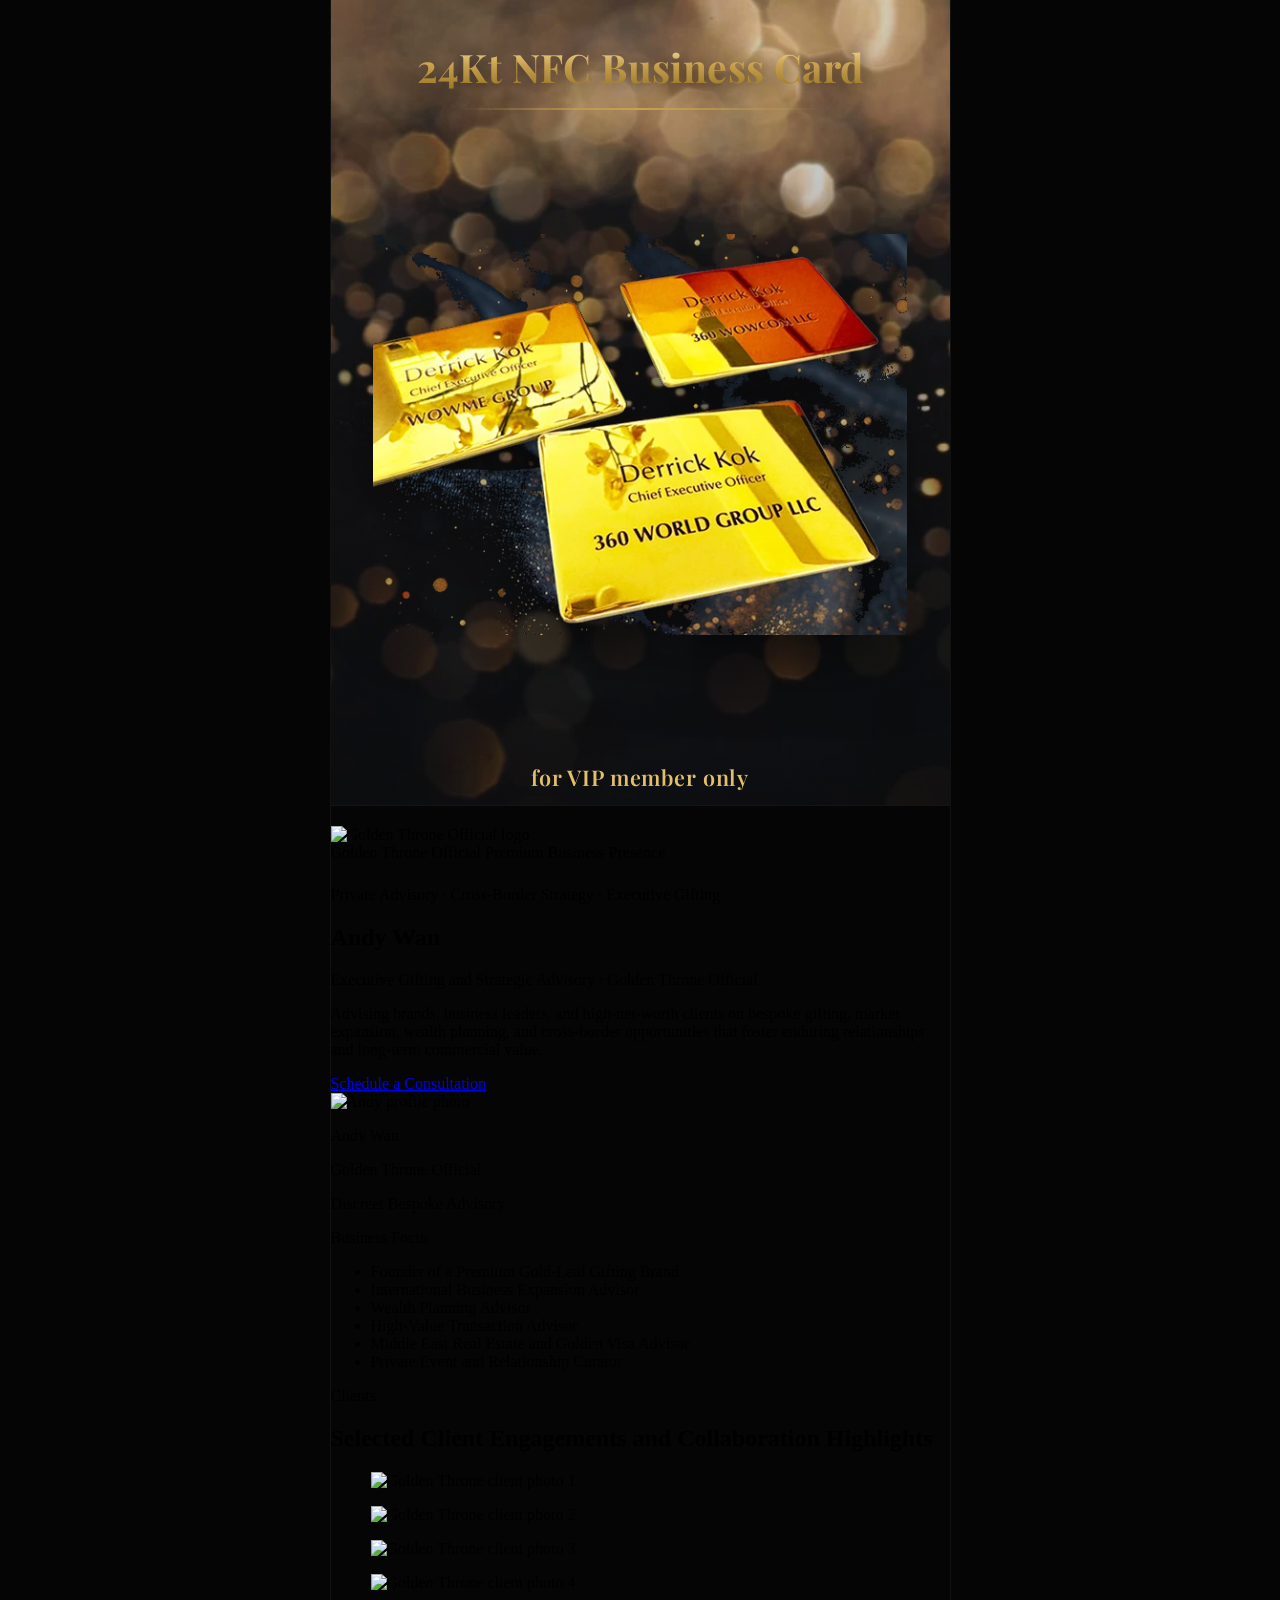
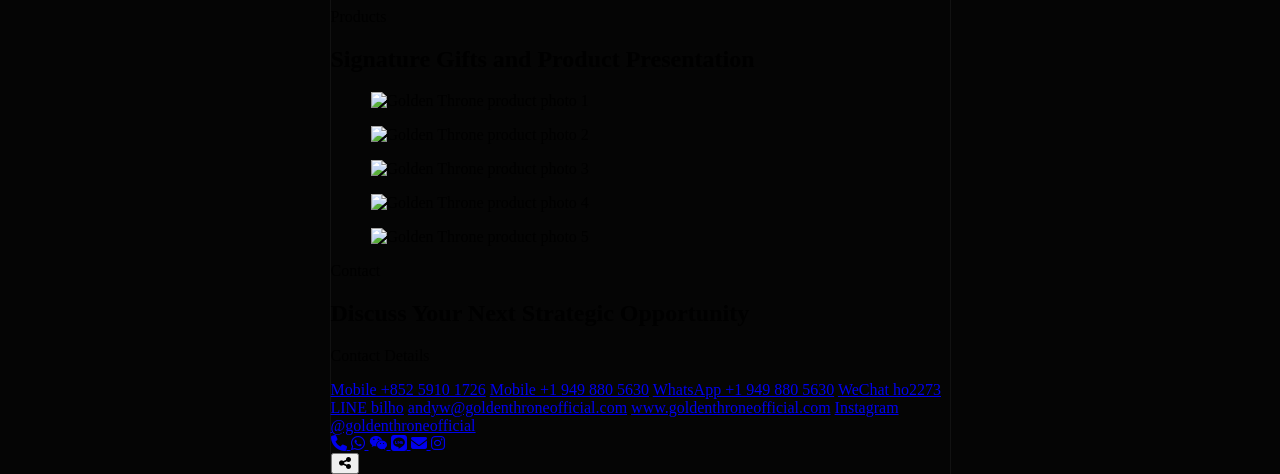
==== commit 3b606256: "Rebuild Regalia Club landing as responsive PSD namecard with custom bokeh background." ====
--- a/regaliaclub-landing/index.html
+++ b/regaliaclub-landing/index.html
@@ -3,212 +3,197 @@
 <head>
   <meta charset="UTF-8" />
   <meta name="viewport" content="width=device-width, initial-scale=1.0" />
-  <meta name="description" content="24Kt NFC Business Cards for VIP members only." />
+  <title>24Kt NFC Business Card | Regalia Club VIP</title>
+  <meta name="description" content="24Kt NFC Business Cards for VIP members only — Regalia Club by Golden Throne Official." />
   <meta name="theme-color" content="#050505" />
-  <title>24Kt NFC Business Card | VIP Members</title>
+  <link rel="preconnect" href="https://fonts.googleapis.com" />
+  <link rel="preconnect" href="https://fonts.gstatic.com" crossorigin />
+  <link href="https://fonts.googleapis.com/css2?family=Inter:wght@400;500&family=Noto+Sans+TC:wght@400;500;600;700;800&family=Playfair+Display:wght@600;700&display=swap" rel="stylesheet" />
+  <link rel="stylesheet" href="https://cdnjs.cloudflare.com/ajax/libs/font-awesome/6.7.2/css/all.min.css" integrity="sha512-Evv84Mr4kqVGRNSgIGL/F/aIDqQb7xQ2vcrdIwxfjThSH8CSR7PBEakCr51Ck+w+/U6swU2Im1vVX0SVk9ABhg==" crossorigin="anonymous" referrerpolicy="no-referrer" />
+  <link rel="stylesheet" href="assets/regalia-vip/vip-card.css" />
+  <link rel="stylesheet" href="andy/styles.css" />
   <style>
-    :root {
-      --bg: #050505;
-      --gold-light: #e8cc7a;
-      --panel-border: rgba(201, 162, 74, 0.18);
-    }
-
-    *, *::before, *::after { box-sizing: border-box; }
-
-    html, body {
-      margin: 0;
-      padding: 0;
-      background: var(--bg);
-      -webkit-font-smoothing: antialiased;
-    }
-
-    img {
-      display: block;
-      width: 100%;
-      height: auto;
-    }
-
-    .page {
-      min-height: 100vh;
-    }
-
-    .hero {
-      background: var(--bg);
-      padding: 0;
-    }
-
-    .mockup-desktop {
-      display: none;
-      max-width: 1280px;
-      margin: 0 auto;
-      padding: 0;
-    }
-
-    .mockup-frame {
-      position: relative;
-      width: 100%;
-      max-width: 1024px;
-      margin: 0 auto;
-      aspect-ratio: 1024 / 803;
-      overflow: hidden;
-    }
-
-    .mockup-frame picture,
-    .mockup-frame img {
-      width: 100%;
-      height: 100%;
-      object-fit: cover;
-    }
-
-    .mockup-mobile {
-      display: flex;
-      flex-direction: column;
-      gap: 0;
-      max-width: 480px;
-      margin: 0 auto;
-    }
-
-    .mockup-mobile .panel {
-      position: relative;
-      width: 100%;
-      overflow: hidden;
-    }
-
-    .mockup-mobile .panel-vip {
-      aspect-ratio: 387 / 803;
-    }
-
-    .hotspot {
-      position: absolute;
-      z-index: 5;
-      background: transparent;
-      border: 0;
-      cursor: pointer;
-      text-decoration: none;
-    }
-
-    .hotspot:focus-visible {
-      outline: 2px solid var(--gold-light);
-      outline-offset: 2px;
-    }
-
-    .hotspot-contact-full {
-      left: 22.46%;
-      top: 86.18%;
-      width: 33.30%;
-      height: 2.40%;
-    }
-
-    .hotspot-contact-vip {
-      left: 59.43%;
-      top: 86.18%;
-      width: 40.57%;
-      height: 2.40%;
-    }
-
-    .sr-only {
-      position: absolute;
-      width: 1px;
-      height: 1px;
-      padding: 0;
-      margin: -1px;
-      overflow: hidden;
-      clip: rect(0, 0, 0, 0);
-      white-space: nowrap;
-      border: 0;
-    }
-
-    @media (min-width: 900px) {
-      .mockup-desktop { display: block; }
-      .mockup-mobile { display: none; }
-    }
+    html, body { margin: 0; padding: 0; background: #050505; }
+    .andy-section .page-shell { width: 100%; margin: 0; max-width: none; }
+    .andy-section .hero { min-height: auto; padding-top: 20px; }
+    .andy-section .topbar { margin-bottom: 24px; }
   </style>
 </head>
 <body>
-  <div class="page">
-    <section class="hero" aria-label="24Kt NFC Business Card VIP presentation">
-      <div class="mockup-desktop">
-        <div class="mockup-frame">
+  <div class="regalia-page">
+    <section class="vip-card" aria-label="24Kt NFC Business Card for VIP members">
+      <div class="vip-card__bg" aria-hidden="true"></div>
+      <div class="vip-card__content">
+        <h1 class="vip-card__title">24Kt NFC Business Card</h1>
+        <hr class="vip-card__rule" aria-hidden="true" />
+
+        <div class="vip-card__cards">
           <picture>
-            <source
-              type="image/webp"
-              srcset="assets/vip-landing/full-mockup@2x.webp 2x, assets/vip-landing/full-mockup.webp 1x"
-            />
-            <img
-              src="assets/vip-landing/full-mockup.png"
-              alt="24Kt NFC Business Card for VIP members only"
-              width="1024"
-              height="803"
-              fetchpriority="high"
-            />
-          </picture>
-          <a
-            class="hotspot hotspot-contact-full"
-            href="mailto:andyw@goldenthroneofficial.com"
-            aria-label="Email contact: andyw@goldenthroneofficial.com"
-          >
-            <span class="sr-only">contact : andyw@goldenthroneofficial.com</span>
-          </a>
-        </div>
-      </div>
-
-      <div class="mockup-mobile">
-        <div class="panel panel-vip">
-          <picture>
-            <source
-              type="image/webp"
-              srcset="assets/vip-landing/panel-vip@2x.webp 2x, assets/vip-landing/panel-vip.webp 1x"
-            />
-            <img
-              src="assets/vip-landing/panel-vip.png"
-              alt="24Kt NFC Business Card for VIP members only"
-              width="387"
-              height="803"
-              fetchpriority="high"
-            />
-          </picture>
-          <a
-            class="hotspot hotspot-contact-vip"
-            href="mailto:andyw@goldenthroneofficial.com"
-            aria-label="Email contact: andyw@goldenthroneofficial.com"
-          >
-            <span class="sr-only">contact : andyw@goldenthroneofficial.com</span>
-          </a>
-        </div>
-
-        <div class="panel panel-mobile-1">
-          <picture>
-            <source
-              type="image/webp"
-              srcset="assets/vip-landing/panel-mobile-1@2x.webp 2x, assets/vip-landing/panel-mobile-1.webp 1x"
-            />
-            <img
-              src="assets/vip-landing/panel-mobile-1.png"
-              alt=""
-              width="305"
-              height="803"
-              loading="lazy"
-            />
+            <source srcset="assets/regalia-vip/nfc-cards.webp" type="image/webp" />
+            <img src="assets/regalia-vip/nfc-cards.png" alt="24Kt gold NFC business cards" width="560" height="420" />
           </picture>
         </div>
 
-        <div class="panel panel-mobile-2">
-          <picture>
-            <source
-              type="image/webp"
-              srcset="assets/vip-landing/panel-mobile-2@2x.webp 2x, assets/vip-landing/panel-mobile-2.webp 1x"
-            />
-            <img
-              src="assets/vip-landing/panel-mobile-2.png"
-              alt=""
-              width="332"
-              height="803"
-              loading="lazy"
-            />
-          </picture>
+        <div class="vip-card__footer">
+          <p class="vip-card__badge">for VIP member only</p>
+          <hr class="vip-card__badge-rule" aria-hidden="true" />
+          <p class="vip-card__contact">
+            contact :
+            <a href="mailto:andyw@goldenthroneofficial.com">andyw@goldenthroneofficial.com</a>
+          </p>
+        </div>
+      </div>
+    </section>
+
+    <section class="andy-section" aria-label="Andy Wan digital name card">
+      <div class="page-shell">
+        <header class="hero">
+          <nav class="topbar">
+            <div class="brand-mark">
+              <img src="andy/img/gt-logo.png" alt="Golden Throne Official logo" />
+            </div>
+            <div class="brand-copy">
+              <span class="brand-title">Golden Throne Official</span>
+              <span class="brand-subtitle">Premium Business Presence</span>
+            </div>
+          </nav>
+
+          <div class="hero-grid">
+            <div class="hero-copy reveal">
+              <p class="eyebrow">Private Advisory · Cross-Border Strategy · Executive Gifting</p>
+              <h1>Andy Wan</h1>
+              <p class="hero-role">Executive Gifting and Strategic Advisory · Golden Throne Official</p>
+              <p class="hero-description">
+                Advising brands, business leaders, and high-net-worth clients on bespoke gifting, market expansion, wealth planning, and cross-border opportunities that foster enduring relationships and long-term commercial value.
+              </p>
+              <div class="hero-actions">
+                <a class="button button-primary" href="#contact">Schedule a Consultation</a>
+              </div>
+            </div>
+
+            <div class="hero-visual reveal">
+              <div class="portrait-card floating-card">
+                <div class="portrait-ring">
+                  <img class="portrait-avatar-image" src="andy/img/goldenthrone-profilepic.jpeg" alt="Andy profile photo" />
+                </div>
+                <div class="portrait-content">
+                  <p class="portrait-name">Andy Wan</p>
+                  <p class="portrait-company">Golden Throne Official</p>
+                  <p class="portrait-tag">Discreet Bespoke Advisory</p>
+                </div>
+              </div>
+
+              <div class="highlight-panel">
+                <p class="panel-label">Business Focus</p>
+                <ul>
+                  <li>Founder of a Premium Gold-Leaf Gifting Brand</li>
+                  <li>International Business Expansion Advisor</li>
+                  <li>Wealth Planning Advisor</li>
+                  <li>High-Value Transaction Advisor</li>
+                  <li>Middle East Real Estate and Golden Visa Advisor</li>
+                  <li>Private Event and Relationship Curator</li>
+                </ul>
+              </div>
+            </div>
+          </div>
+        </header>
+
+        <main>
+          <section class="section reveal" id="clients">
+            <div class="section-heading">
+              <p class="section-kicker">Clients</p>
+              <h2>Selected Client Engagements and Collaboration Highlights</h2>
+            </div>
+            <div class="gallery-grid gallery-grid-clients">
+              <figure class="gallery-card gallery-card-large">
+                <img src="andy/img/goldenthrone-clients1.jpeg" alt="Golden Throne client photo 1" />
+              </figure>
+              <figure class="gallery-card">
+                <img src="andy/img/goldenthrone-clients2.jpeg" alt="Golden Throne client photo 2" />
+              </figure>
+              <figure class="gallery-card">
+                <img src="andy/img/goldenthrone-clients3.jpeg" alt="Golden Throne client photo 3" />
+              </figure>
+              <figure class="gallery-card gallery-card-wide">
+                <img src="andy/img/goldenthrone-clients4.jpeg" alt="Golden Throne client photo 4" />
+              </figure>
+            </div>
+          </section>
+
+          <section class="section reveal" id="products">
+            <div class="section-heading">
+              <p class="section-kicker">Products</p>
+              <h2>Signature Gifts and Product Presentation</h2>
+            </div>
+            <div class="gallery-grid gallery-grid-products">
+              <figure class="gallery-card">
+                <img src="andy/img/goldenthrone-products1.jpeg" alt="Golden Throne product photo 1" />
+              </figure>
+              <figure class="gallery-card">
+                <img src="andy/img/goldenthrone-products2.jpeg" alt="Golden Throne product photo 2" />
+              </figure>
+              <figure class="gallery-card gallery-card-tall">
+                <img src="andy/img/goldenthrone-products3.jpeg" alt="Golden Throne product photo 3" />
+              </figure>
+              <figure class="gallery-card">
+                <img src="andy/img/goldenthrone-products4.jpeg" alt="Golden Throne product photo 4" />
+              </figure>
+              <figure class="gallery-card gallery-card-wide">
+                <img src="andy/img/goldenthrone-products5.jpeg" alt="Golden Throne product photo 5" />
+              </figure>
+            </div>
+          </section>
+
+          <section class="section section-accent reveal" id="contact">
+            <div class="section-heading">
+              <p class="section-kicker">Contact</p>
+              <h2>Discuss Your Next Strategic Opportunity</h2>
+            </div>
+            <div class="contact-grid">
+              <div class="contact-panel">
+                <p class="contact-label">Contact Details</p>
+                <a href="tel:+85259101726">Mobile +852 5910 1726</a>
+                <a href="tel:+19498805630">Mobile +1 949 880 5630</a>
+                <a href="https://api.whatsapp.com/send/?phone=19498805630&text=Hello%20I%20am%20" target="_blank" rel="noreferrer">WhatsApp +1 949 880 5630</a>
+                <a href="weixin://dl/chat?ho2273">WeChat ho2273</a>
+                <a href="https://line.me/ti/p/~bilho" target="_blank" rel="noreferrer">LINE bilho</a>
+                <a href="mailto:andyw@goldenthroneofficial.com">andyw@goldenthroneofficial.com</a>
+                <a href="https://www.goldenthroneofficial.com" target="_blank" rel="noreferrer">www.goldenthroneofficial.com</a>
+                <a href="https://www.instagram.com/goldenthroneofficial/" target="_blank" rel="noreferrer">Instagram @goldenthroneofficial</a>
+              </div>
+            </div>
+          </section>
+        </main>
+
+        <div class="floating-contact-widget" aria-label="Quick contact actions">
+          <div class="floating-contact-actions" id="floatingContactActions">
+            <a class="floating-contact-link" href="tel:+85259101726" aria-label="Call Andy">
+              <span class="floating-contact-icon" aria-hidden="true"><i class="fa-solid fa-phone"></i></span>
+            </a>
+            <a class="floating-contact-link" href="https://wa.me/85259101726" target="_blank" rel="noreferrer" aria-label="Chat on WhatsApp">
+              <span class="floating-contact-icon" aria-hidden="true"><i class="fa-brands fa-whatsapp"></i></span>
+            </a>
+            <a class="floating-contact-link" href="weixin://dl/chat?ho2273" aria-label="Chat on WeChat">
+              <span class="floating-contact-icon" aria-hidden="true"><i class="fa-brands fa-weixin"></i></span>
+            </a>
+            <a class="floating-contact-link" href="https://line.me/ti/p/~bilho" target="_blank" rel="noreferrer" aria-label="Chat on LINE">
+              <span class="floating-contact-icon" aria-hidden="true"><i class="fa-brands fa-line"></i></span>
+            </a>
+            <a class="floating-contact-link" href="mailto:andyw@goldenthroneofficial.com" aria-label="Email Andy">
+              <span class="floating-contact-icon" aria-hidden="true"><i class="fa-solid fa-envelope"></i></span>
+            </a>
+            <a class="floating-contact-link" href="https://www.instagram.com/goldenthroneofficial/" target="_blank" rel="noreferrer" aria-label="Follow on Instagram">
+              <span class="floating-contact-icon" aria-hidden="true"><i class="fa-brands fa-instagram"></i></span>
+            </a>
+          </div>
+          <button class="floating-contact-toggle" id="floatingContactToggle" type="button" aria-label="Open contact actions" aria-expanded="false" aria-controls="floatingContactActions">
+            <span class="floating-contact-icon" aria-hidden="true"><i class="fa-solid fa-share-nodes"></i></span>
+          </button>
         </div>
       </div>
     </section>
   </div>
+
+  <script src="andy/script.js"></script>
 </body>
 </html>
--- a/regaliaclub-landing/assets/regalia-vip/vip-card.css
+++ b/regaliaclub-landing/assets/regalia-vip/vip-card.css
@@ -0,0 +1,143 @@
+/* Regalia Club VIP namecard — top section from PSD (619×805) */
+
+:root {
+  --vip-gold: #c8a04e;
+  --vip-gold-light: #e2c06a;
+  --vip-gold-deep: #9a7728;
+  --vip-text: #ffffff;
+  --vip-width: 619px;
+}
+
+.regalia-page {
+  margin: 0 auto;
+  max-width: var(--vip-width);
+  background: #050505;
+}
+
+.vip-card {
+  position: relative;
+  width: 100%;
+  aspect-ratio: 619 / 805;
+  min-height: 520px;
+  overflow: hidden;
+  color: var(--vip-text);
+}
+
+.vip-card__bg {
+  position: absolute;
+  inset: 0;
+  background-image: url("background.jpg");
+  background-image: linear-gradient(180deg, rgba(5, 5, 8, 0.18) 0%, rgba(5, 5, 8, 0.42) 100%), url("background.webp");
+  background-position: center center;
+  background-size: cover;
+  background-repeat: no-repeat;
+}
+
+.vip-card__content {
+  position: relative;
+  z-index: 2;
+  display: flex;
+  flex-direction: column;
+  align-items: center;
+  height: 100%;
+  padding: 7.5% 6% 8%;
+  text-align: center;
+}
+
+.vip-card__title {
+  margin: 0;
+  font-family: "Playfair Display", "Times New Roman", Georgia, serif;
+  font-size: clamp(1.65rem, 7.2vw, 2.45rem);
+  font-weight: 700;
+  line-height: 1.08;
+  letter-spacing: 0.01em;
+  background: linear-gradient(180deg, #f3df98 0%, #c8a04e 45%, #9a7728 100%);
+  -webkit-background-clip: text;
+  background-clip: text;
+  color: transparent;
+  filter: drop-shadow(0 2px 8px rgba(0, 0, 0, 0.45));
+}
+
+.vip-card__rule {
+  width: min(72%, 360px);
+  height: 2px;
+  margin: 3.5% auto 0;
+  border: 0;
+  background: linear-gradient(90deg, transparent, #c8a04e, transparent);
+}
+
+.vip-card__cards {
+  flex: 1;
+  display: flex;
+  align-items: center;
+  justify-content: center;
+  width: 100%;
+  margin: 2% 0;
+}
+
+.vip-card__cards img {
+  width: 98%;
+  max-width: 560px;
+  height: auto;
+  filter: drop-shadow(0 18px 36px rgba(0, 0, 0, 0.55));
+}
+
+.vip-card__footer {
+  width: 100%;
+  margin-top: auto;
+}
+
+.vip-card__badge {
+  margin: 0 0 3%;
+  font-family: "Playfair Display", "Times New Roman", Georgia, serif;
+  font-size: clamp(1rem, 4.2vw, 1.35rem);
+  font-weight: 600;
+  letter-spacing: 0.04em;
+  color: var(--vip-gold-light);
+}
+
+.vip-card__badge-rule {
+  width: min(58%, 280px);
+  height: 2px;
+  margin: 0 auto 4%;
+  border: 0;
+  background: linear-gradient(90deg, transparent, #c8a04e, transparent);
+}
+
+.vip-card__contact {
+  margin: 0;
+  font-family: Inter, "Segoe UI", sans-serif;
+  font-size: clamp(0.82rem, 3.2vw, 1rem);
+  font-weight: 400;
+  letter-spacing: 0.01em;
+  color: rgba(255, 255, 255, 0.92);
+}
+
+.vip-card__contact a {
+  color: inherit;
+  text-decoration: none;
+}
+
+.vip-card__contact a:hover {
+  color: var(--vip-gold-light);
+}
+
+.andy-section {
+  border-top: 1px solid rgba(255, 255, 255, 0.06);
+}
+
+.andy-section .page-shell {
+  width: 100%;
+  margin: 0;
+  max-width: none;
+}
+
+.andy-section .hero {
+  min-height: auto;
+}
+
+@media (min-width: 620px) {
+  .regalia-page {
+    box-shadow: 0 0 0 1px rgba(255, 255, 255, 0.05);
+  }
+}
